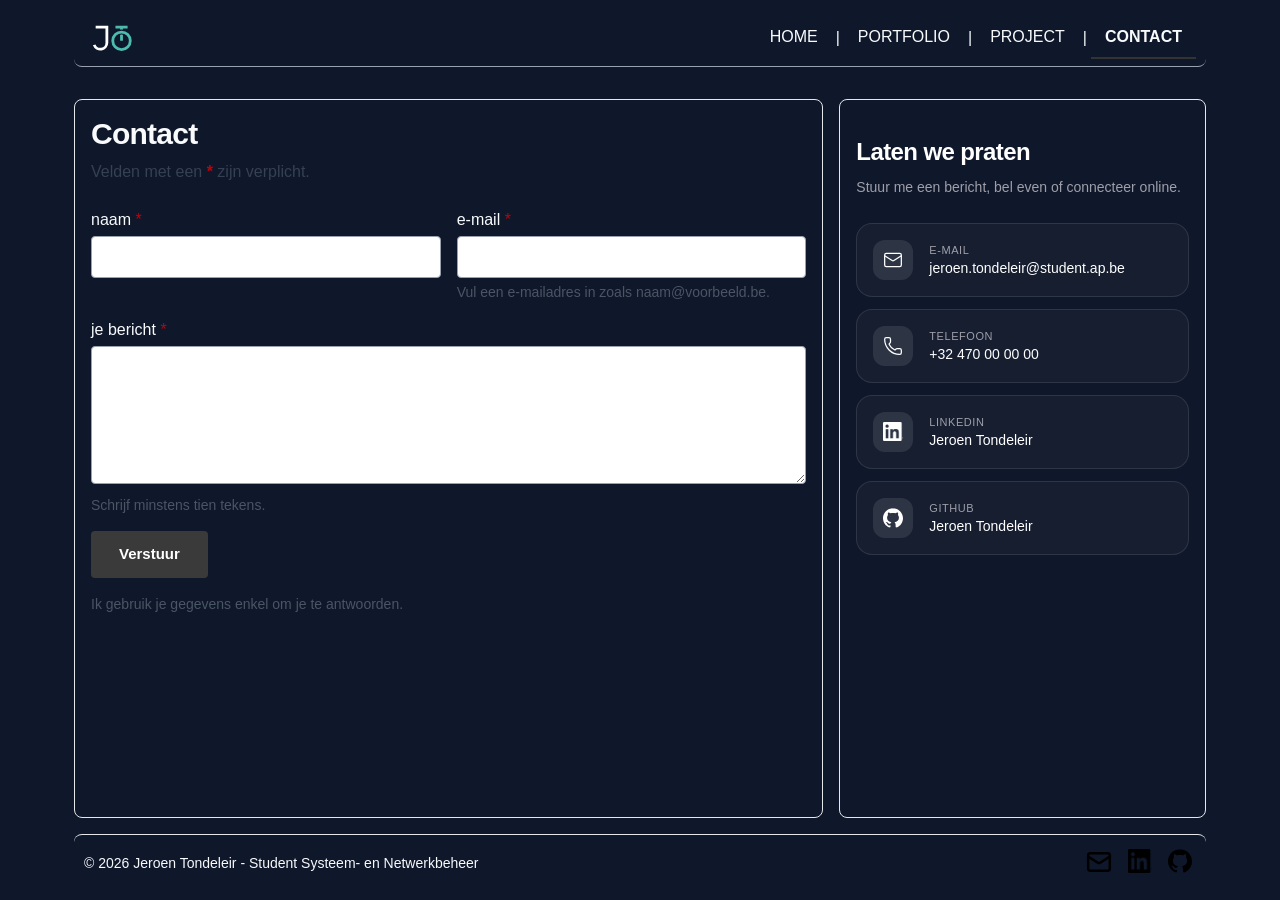
==== contact.html @ b8c1bf9b "Eerste versie van mijn portfolio" ====
<!DOCTYPE html>
<html lang="nl-BE">

<head>
    <meta charset="UTF-8">
    <meta name="viewport" content="width=device-width, initial-scale=1.0">
    <title>Contact</title>
    <link rel="stylesheet" href="css/tailwind.css">
    <link rel="stylesheet" href="css/style.css">
    <link rel="icon" type="image/x-icon" href="assets/images/logo/logo.svg">
</head>

<body>
    <div class="bg-(--color-background) max-w-6xl mx-auto p-2.5 flex min-h-dvh flex-col">
        
        <a href="#inhoud"
            class="sr-only focus:not-sr-only focus:absolute focus:left-2 focus:top-2 focus:rounded-lg focus:bg-gray-800 focus:text-white focus:px-4 focus:py-2 focus-visible:outline-2 focus-visible:outline-offset-2 focus-visible:outline-zinc-600">
            Ga naar de inhoud
        </a>

        <header class="flex flex-wrap border-b border-gray-400 mb-4 justify-between items-center rounded-lg pl-2.5">
            <a href="index.html" class="focus-visible:outline-2 focus-visible:outline-offset-2 focus-visible:outline-zinc-600">
                <img class="h-14 w-14" src="assets/images/logo/logo.svg" alt="Logo" width="600" height="600">
            </a>

            <input type="checkbox" id="menu-knop" class="peer sr-only">
            <label for="menu-knop" class="px-3 py-2 mr-2.5 cursor-pointer rounded-lg border border-gray-300 peer-focus-visible:outline-2 md:hidden peer-focus-visible:outline-offset-2 peer-focus-visible:outline-zinc-600"><svg xmlns="http://www.w3.org/2000/svg" width="24" height="24" viewBox="0 0 24 24" fill="none" stroke="currentColor" stroke-width="2" stroke-linecap="round" stroke-linejoin="round" class="lucide lucide-menu preview-icon"><path d="M4 5h16"/><path d="M4 12h16"/><path d="M4 19h16"/></svg></label>

            <nav aria-label="Hoofdmenu" class="hidden w-full peer-checked:block md:block md:w-auto">
                <ul class="flex flex-col md:flex-row md:items-center gap-x-1 gap-y-2 pr-2.5">
                    <li><a href="index.html" class="block px-3.5 py-2 border-b-2 border-transparent hover:bg-gray-100 hover:rounded uppercase focus-visible:outline-2 focus-visible:outline-offset-2 focus-visible:outline-zinc-600">Home</a></li>
                    <li aria-hidden="true" class="hidden md:block py-2">|</li>
                    <li><a href="portfolio.html" class="block px-3.5 py-2 border-b-2 border-transparent hover:bg-gray-100 hover:rounded uppercase focus-visible:outline-2 focus-visible:outline-offset-2 focus-visible:outline-zinc-600">Portfolio</a></li>
                    <li aria-hidden="true" class="hidden md:block py-2">|</li>
                    <li><a href="project.html" class="block px-3.5 py-2 border-b-2 border-transparent hover:bg-gray-100 hover:rounded uppercase focus-visible:outline-2 focus-visible:outline-offset-2 focus-visible:outline-zinc-600">Project</a></li>
                    <li aria-hidden="true" class="hidden md:block py-2">|</li>
                    <li><a href="contact.html" aria-current="page" class="block px-3.5 py-2 border-b-2 border-b-[#333] font-semibold hover:bg-gray-100 hover:rounded uppercase focus-visible:outline-2 focus-visible:outline-offset-2 focus-visible:outline-zinc-600">Contact</a></li>
                </ul>
            </nav>
        </header>

        <div class="grid grid-cols-1 lg:grid-cols-3 py-4 gap-4 grow">

            <main id="inhoud" class="border border-gray-200 p-4 rounded-lg lg:col-span-2">
                <h1 class="mb-2 text-3xl font-bold tracking-tight">Contact</h1>
                <p class="mb-6 text-gray-700">Velden met een <span class="font-semibold text-red-700">*</span> zijn verplicht.</p>

                <form action="#" method="get" class="grid gap-4 lg:grid-cols-2 max-w-3xl">
                    <div>
                        <label for="naam" class="block font-medium">naam <span class="text-red-700" aria-hidden="true">*</span></label>
                        <input type="text" id="naam" name="naam" autocomplete="name" required class="mt-1 w-full rounded border border-gray-400 bg-white px-3 py-2 focus-visible:outline-2 focus-visible:outline-offset-2 focus-visible:outline-zinc-600">
                    </div>

                    <div>
                        <label for="mail" class="block font-medium">e-mail <span class="text-red-700" aria-hidden="true">*</span></label>
                        <input type="email" id="mail" name="mail" autocomplete="email" pattern="[a-z0-9._%+\-]+@[a-z0-9.\-]+\.[a-z]{2,}$" required aria-describedby="mail-hulp mail-fout"
                            class="peer mt-1 w-full rounded border border-gray-400 bg-white px-3 py-2 user-invalid:border-red-700 focus-visible:outline-2 focus-visible:outline-offset-2 focus-visible:outline-zinc-600">
                        <p id="mail-hulp" class="mt-1 text-sm text-gray-600">Vul een e-mailadres in zoals naam@voorbeeld.be.</p>
                        <p id="mail-fout" class="mt-1 hidden text-sm font-semibold text-red-700 peer-user-invalid:block">Dit e-mailadres klopt niet. Vul het in zoals naam@voorbeeld.be.</p>
                    </div>

                    <div class="lg:col-span-2">
                        <label for="bericht" class="block font-medium">je bericht <span class="text-red-700"
                                aria-hidden="true">*</span></label>
                        <textarea id="bericht" name="bericht" rows="5" required minlength="10"
                            aria-describedby="bericht-hulp bericht-fout" class="peer mt-1 w-full rounded border border-gray-400 bg-white px-3 py-2 user-invalid:border-red-700 focus-visible:outline-2 focus-visible:outline-offset-2 focus-visible:outline-zinc-600"></textarea>
                        <p id="bericht-hulp" class="mt-1 text-sm text-gray-600">Schrijf minstens tien tekens.</p>
                        <p id="bericht-fout" class="mt-1 hidden text-sm font-semibold text-red-700 peer-user-invalid:block">Je bericht is te kort. Schrijf minstens tien tekens.</p>
                    </div>

                    <div class="lg:col-span-2">
                        <button type="submit" class="rounded bg-[#3A3A3A] text-[15px] px-7 py-3 font-semibold text-white hover:bg-black focus-visible:outline-2 focus-visible:outline-offset-2 focus-visible:outline-zinc-600">
                            Verstuur
                        </button>
                        <p class="mt-4 text-sm text-gray-600">Ik gebruik je gegevens enkel om je te antwoorden.</p>
                    </div>
                </form>
            </main>

            <aside class="border border-gray-200 p-4 rounded-lg bg-(--color-background) text-white">
                <h2 class="mt-5 text-2xl font-semibold tracking-tight">Laten we praten</h2>
                <p class="mt-2 text-sm leading-relaxed text-zinc-400">Stuur me een bericht, bel even of connecteer online.</p>
                <address class="mt-6 grid gap-3 not-italic md:max-lg:grid-cols-2">
                    
                    <a href="mailto:jeroen.tondeleir@student.ap.be"
                        class="group flex items-center gap-4 rounded-2xl border border-white/10 bg-white/3 p-4 hover:border-white/25 hover:bg-white/7 focus-visible:border-white focus-visible:bg-white/7">
                        <span
                            class="flex h-10 w-10 shrink-0 items-center justify-center rounded-xl bg-white/10 text-white transition-colors duration-200 group-hover:bg-white group-hover:text-zinc-950 group-focus-visible:bg-white group-focus-visible:text-zinc-950">
                            <svg xmlns="http://www.w3.org/2000/svg" viewBox="0 0 24 24" fill="none" stroke="currentColor"
                            stroke-width="1.5" stroke-linecap="round" stroke-linejoin="round" class="w-5 h-5"
                            aria-hidden="true">
                            <rect width="20" height="16" x="2" y="4" rx="2" />
                            <path d="m22 7-8.97 5.7a1.94 1.94 0 0 1-2.06 0L2 7" />
                        </svg>
                        </span>
                        <span class="min-w-0">
                            <span
                                class="block text-[11px] font-medium uppercase tracking-wider text-zinc-400">E-mail</span>
                            <span class="block break-all text-sm font-medium">jeroen.tondeleir@student.ap.be</span>
                        </span>
                    </a>
                    
                    <a href="tel:+32470000000"
                        class="group flex items-center gap-4 rounded-2xl border border-white/10 bg-white/3 p-4 transition duration-200 hover:border-white/25 hover:bg-white/7 focus-visible:border-white focus-visible:bg-white/7">
                        <span
                            class="flex h-10 w-10 shrink-0 items-center justify-center rounded-xl bg-white/10 text-white transition-colors duration-200 group-hover:bg-white group-hover:text-zinc-950 group-focus-visible:bg-white group-focus-visible:text-zinc-950">
                            <svg xmlns="http://www.w3.org/2000/svg" viewBox="0 0 24 24" fill="none" stroke="currentColor" stroke-width="1.5" stroke-linecap="round" stroke-linejoin="round" class="w-5 h-5" aria-hidden="true">
                            <path d="M13.832 16.568a1 1 0 0 0 1.213-.303l.355-.465A2 2 0 0 1 17 15h3a2 2 0 0 1 2 2v3a2 2 0 0 1-2 2A18 18 0 0 1 2 4a2 2 0 0 1 2-2h3a2 2 0 0 1 2 2v3a2 2 0 0 1-.8 1.6l-.468.351a1 1 0 0 0-.292 1.233 14 14 0 0 0 6.392 6.384"/>
                        </svg>
                        </span>
                        <span class="min-w-0">
                            <span class="block text-[11px] font-medium uppercase tracking-wider text-zinc-400">Telefoon</span>
                            <span class="block text-sm font-medium">+32 470 00 00 00</span>
                        </span>
                    </a>
                    <a href="https://www.linkedin.com/" target="_blank" rel="noopener"
                        class="group flex items-center gap-4 rounded-2xl border border-white/10 bg-white/3 p-4 transition duration-200 hover:border-white/25 hover:bg-white/7 focus-visible:border-white focus-visible:bg-white/7">
                        <span
                            class="flex h-10 w-10 items-center justify-center rounded-xl bg-white/10 text-white transition-colors duration-200 group-hover:bg-white group-hover:text-zinc-950 group-focus-visible:bg-white group-focus-visible:text-zinc-950">
                            <img src="assets/images/socialmedia/linkedin/lnwhite.png" alt="" class="w-5 h-5 object-contain group-hover:hidden group-focus-visible:hidden" width="840" height="779">
                            <img src="assets/images/socialmedia/linkedin/lnblack.png" alt="" class="w-5 h-5 object-contain hidden group-hover:block group-focus-visible:block" width="840" height="779">
                        </span>
                        <span>
                            <span class="block text-[11px] font-medium uppercase tracking-wider text-zinc-400">LinkedIn</span>
                            <span class="block break-all text-sm font-medium">Jeroen Tondeleir</span>
                        </span>
                    </a>
                    <a href="https://github.com/" target="_blank" rel="noopener" class="group flex items-center gap-4 rounded-2xl border border-white/10 bg-white/3 p-4 transition duration-200 hover:border-white/25 hover:bg-white/7 focus-visible:border-white focus-visible:bg-white/7">
                        <span class="flex h-10 w-10 shrink-0 items-center justify-center rounded-xl bg-white/10 transition-colors duration-200 group-hover:bg-white group-focus-visible:bg-white">
                            <svg xmlns="http://www.w3.org/2000/svg" viewBox="0 0 98 96" class="h-5 w-5 group-hover:hidden group-focus-visible:hidden" aria-hidden="true">
                                <g clip-path="url(#github-white)">
                                    <path
                                        d="M41.4395 69.3848C28.8066 67.8535 19.9062 58.7617 19.9062 46.9902C19.9062 42.2051 21.6289 37.0371 24.5 33.5918C23.2559 30.4336 23.4473 23.7344 24.8828 20.959C28.7109 20.4805 33.8789 22.4902 36.9414 25.2656C40.5781 24.1172 44.4062 23.543 49.0957 23.543C53.7852 23.543 57.6133 24.1172 61.0586 25.1699C64.0254 22.4902 69.2891 20.4805 73.1172 20.959C74.457 23.543 74.6484 30.2422 73.4043 33.4961C76.4668 37.1328 78.0937 42.0137 78.0937 46.9902C78.0937 58.7617 69.1934 67.6621 56.3691 69.2891C59.623 71.3945 61.8242 75.9883 61.8242 81.252L61.8242 91.2051C61.8242 94.0762 64.2168 95.7031 67.0879 94.5547C84.4102 87.9512 98 70.6289 98 49.1914C98 22.1074 75.9883 6.69539e-07 48.9043 4.309e-07C21.8203 1.92261e-07 -1.9479e-07 22.1074 -4.3343e-07 49.1914C-6.20631e-07 70.4375 13.4941 88.0469 31.6777 94.6504C34.2617 95.6074 36.75 93.8848 36.75 91.3008L36.75 83.6445C35.4102 84.2188 33.6875 84.6016 32.1562 84.6016C25.8398 84.6016 22.1074 81.1563 19.4277 74.7441C18.375 72.1602 17.2266 70.6289 15.0254 70.3418C13.877 70.2461 13.4941 69.7676 13.4941 69.1934C13.4941 68.0449 15.4082 67.1836 17.3223 67.1836C20.0977 67.1836 22.4902 68.9063 24.9785 72.4473C26.8926 75.2227 28.9023 76.4668 31.2949 76.4668C33.6875 76.4668 35.2187 75.6055 37.4199 73.4043C39.0469 71.7773 40.291 70.3418 41.4395 69.3848Z"
                                        fill="white" />
                                </g>
                                <defs>
                                    <clipPath id="github-white">
                                        <rect width="98" height="96" fill="white" />
                                    </clipPath>
                                </defs>
                            </svg>

                            <svg xmlns="http://www.w3.org/2000/svg" viewBox="0 0 98 96" class="h-5 w-5 hidden group-hover:block group-focus-visible:block" aria-hidden="true">
                                <g clip-path="url(#github-black)">
                                    <path
                                        d="M41.4395 69.3848C28.8066 67.8535 19.9062 58.7617 19.9062 46.9902C19.9062 42.2051 21.6289 37.0371 24.5 33.5918C23.2559 30.4336 23.4473 23.7344 24.8828 20.959C28.7109 20.4805 33.8789 22.4902 36.9414 25.2656C40.5781 24.1172 44.4062 23.543 49.0957 23.543C53.7852 23.543 57.6133 24.1172 61.0586 25.1699C64.0254 22.4902 69.2891 20.4805 73.1172 20.959C74.457 23.543 74.6484 30.2422 73.4043 33.4961C76.4668 37.1328 78.0937 42.0137 78.0937 46.9902C78.0937 58.7617 69.1934 67.6621 56.3691 69.2891C59.623 71.3945 61.8242 75.9883 61.8242 81.252L61.8242 91.2051C61.8242 94.0762 64.2168 95.7031 67.0879 94.5547C84.4102 87.9512 98 70.6289 98 49.1914C98 22.1074 75.9883 6.69539e-07 48.9043 4.309e-07C21.8203 1.92261e-07 -1.9479e-07 22.1074 -4.3343e-07 49.1914C-6.20631e-07 70.4375 13.4941 88.0469 31.6777 94.6504C34.2617 95.6074 36.75 93.8848 36.75 91.3008L36.75 83.6445C35.4102 84.2188 33.6875 84.6016 32.1562 84.6016C25.8398 84.6016 22.1074 81.1563 19.4277 74.7441C18.375 72.1602 17.2266 70.6289 15.0254 70.3418C13.877 70.2461 13.4941 69.7676 13.4941 69.1934C13.4941 68.0449 15.4082 67.1836 17.3223 67.1836C20.0977 67.1836 22.4902 68.9063 24.9785 72.4473C26.8926 75.2227 28.9023 76.4668 31.2949 76.4668C33.6875 76.4668 35.2187 75.6055 37.4199 73.4043C39.0469 71.7773 40.291 70.3418 41.4395 69.3848Z"
                                        fill="currentColor" />
                                </g>
                                <defs>
                                    <clipPath id="github-black">
                                        <rect width="98" height="96" fill="white" />
                                    </clipPath>
                                </defs>
                            </svg>
                        </span>

                        <span>
                            <span
                                class="block text-[11px] font-medium uppercase tracking-wider text-zinc-400">GitHub</span>
                            <span class="block break-all text-sm font-medium">Jeroen Tondeleir</span>
                        </span>
                    </a>
                </address>
            </aside>
        </div>

        <footer class="border-t border-gray-200 flex flex-col gap-4 text-sm sm:justify-between sm:items-center sm:flex-row rounded-lg p-2.5">
            <p>&copy; 2026 Jeroen Tondeleir - Student Systeem- en Netwerkbeheer</p>
            <ul class="flex flex-wrap gap-2">
                <li>
                    <a href="mailto:jeroen.tondeleir@student.ap.be" aria-label="E-mail" class="inline-flex rounded p-1 focus-visible:outline-2 focus-visible:outline-offset-2 focus-visible:outline-zinc-600">
                        <svg xmlns="http://www.w3.org/2000/svg" viewBox="0 0 24 24" fill="none" stroke="#000000" stroke-width="2.3" stroke-linecap="round" stroke-linejoin="round" class="w-6.5 h-6.5" aria-hidden="true">
                            <rect width="20" height="16" x="2" y="4" rx="2" />
                            <path d="m22 7-8.97 5.7a1.94 1.94 0 0 1-2.06 0L2 7" />
                        </svg>
                    </a>
                </li>
                <li>
                    <a href="https://www.linkedin.com/" aria-label="LinkedIn" class="inline-flex rounded p-1 focus-visible:outline-2 focus-visible:outline-offset-2 focus-visible:outline-zinc-600">
                        <img src="assets/images/socialmedia/linkedin/lnblack.png" alt="" class="w-6 h-6" width="840" height="779">
                    </a>
                </li>
                <li>
                    <a href="https://github.com/" aria-label="GitHub" class="inline-flex rounded p-1 focus-visible:outline-2 focus-visible:outline-offset-2 focus-visible:outline-zinc-600">
                        <svg xmlns="http://www.w3.org/2000/svg" viewBox="0 0 98 96" class="w-6 h-6" aria-hidden="true">
                            <g clip-path="url(#github-footer)">
                                <path
                                    d="M41.4395 69.3848C28.8066 67.8535 19.9062 58.7617 19.9062 46.9902C19.9062 42.2051 21.6289 37.0371 24.5 33.5918C23.2559 30.4336 23.4473 23.7344 24.8828 20.959C28.7109 20.4805 33.8789 22.4902 36.9414 25.2656C40.5781 24.1172 44.4062 23.543 49.0957 23.543C53.7852 23.543 57.6133 24.1172 61.0586 25.1699C64.0254 22.4902 69.2891 20.4805 73.1172 20.959C74.457 23.543 74.6484 30.2422 73.4043 33.4961C76.4668 37.1328 78.0937 42.0137 78.0937 46.9902C78.0937 58.7617 69.1934 67.6621 56.3691 69.2891C59.623 71.3945 61.8242 75.9883 61.8242 81.252L61.8242 91.2051C61.8242 94.0762 64.2168 95.7031 67.0879 94.5547C84.4102 87.9512 98 70.6289 98 49.1914C98 22.1074 75.9883 6.69539e-07 48.9043 4.309e-07C21.8203 1.92261e-07 -1.9479e-07 22.1074 -4.3343e-07 49.1914C-6.20631e-07 70.4375 13.4941 88.0469 31.6777 94.6504C34.2617 95.6074 36.75 93.8848 36.75 91.3008L36.75 83.6445C35.4102 84.2188 33.6875 84.6016 32.1562 84.6016C25.8398 84.6016 22.1074 81.1563 19.4277 74.7441C18.375 72.1602 17.2266 70.6289 15.0254 70.3418C13.877 70.2461 13.4941 69.7676 13.4941 69.1934C13.4941 68.0449 15.4082 67.1836 17.3223 67.1836C20.0977 67.1836 22.4902 68.9063 24.9785 72.4473C26.8926 75.2227 28.9023 76.4668 31.2949 76.4668C33.6875 76.4668 35.2187 75.6055 37.4199 73.4043C39.0469 71.7773 40.291 70.3418 41.4395 69.3848Z" fill="black" />
                            </g>
                            <defs>
                                <clipPath id="github-footer">
                                    <rect width="98" height="96" fill="white" />
                                </clipPath>
                            </defs>
                        </svg>
                    </a>
                </li>
            </ul>
        </footer>
    </div>
</body>

</html>
---- css/style.css ----
/* @import "tailwindcss"; */

html {
    scroll-behavior: smooth;
}

body {
    background-color: var(--color-background);
    color: var(--color-text-primary);
    font-family: var(--font-inter), sans-serif;
    -webkit-font-smoothing: antialiased;
}

/* comment */

:root {
    /* Backgrounds */
    --color-background: #0F172A;
    --color-background-secondary: #111E41;

    /* Accent colours */
    --color-accent: #4CBBAE;
    --color-accent-light: #5EEAD4;
    --color-accent-dark: #0D9488;

    /* Muted accent */
    --color-muted-accent: #8F9EB3;

    /* Typography */
    --color-text-primary: #F8FAFC;
    --color-text-secondary: #E2E8F0;
    --color-text-tertiary: #CBD5E1;
    --color-text-muted: #94A3B8;
    --color-text-subtle: #64748B;
}
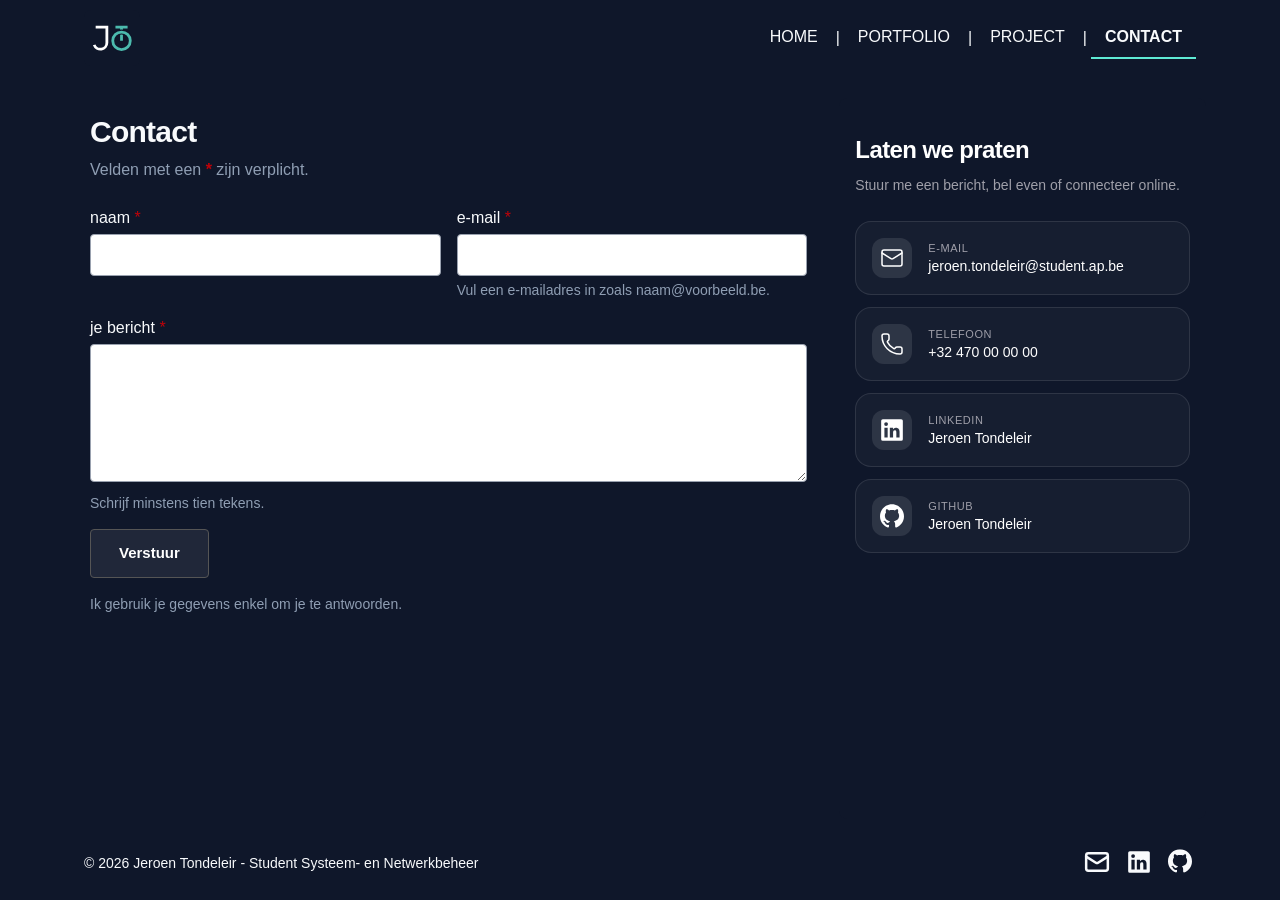
==== commit 26afb723: "Removed borders on all pages, fixed unreadable text when user was typing in contact form. Fixed unre" ====
--- a/contact.html
+++ b/contact.html
@@ -14,12 +14,12 @@
     <div class="bg-(--color-background) max-w-6xl mx-auto p-2.5 flex min-h-dvh flex-col">
         
         <a href="#inhoud"
-            class="sr-only focus:not-sr-only focus:absolute focus:left-2 focus:top-2 focus:rounded-lg focus:bg-gray-800 focus:text-white focus:px-4 focus:py-2 focus-visible:outline-2 focus-visible:outline-offset-2 focus-visible:outline-zinc-600">
+            class="sr-only focus:not-sr-only focus:absolute focus:left-2 focus:top-2 focus:rounded-lg focus:bg-(--color-background) focus:text-white focus:px-4 focus:py-2 focus-visible:outline-2 focus-visible:outline-offset-2 focus-visible:outline-(--color-accent-light)">
             Ga naar de inhoud
         </a>
 
-        <header class="flex flex-wrap border-b border-gray-400 mb-4 justify-between items-center rounded-lg pl-2.5">
-            <a href="index.html" class="focus-visible:outline-2 focus-visible:outline-offset-2 focus-visible:outline-zinc-600">
+        <header class="flex flex-wrap mb-4 justify-between items-center rounded-lg pl-2.5">
+            <a href="index.html" class="focus-visible:outline-2 focus-visible:outline-offset-2 focus-visible:outline-(--color-accent-light)">
                 <img class="h-14 w-14" src="assets/images/logo/logo.svg" alt="Logo" width="600" height="600">
             </a>
 
@@ -28,34 +28,34 @@
 
             <nav aria-label="Hoofdmenu" class="hidden w-full peer-checked:block md:block md:w-auto">
                 <ul class="flex flex-col md:flex-row md:items-center gap-x-1 gap-y-2 pr-2.5">
-                    <li><a href="index.html" class="block px-3.5 py-2 border-b-2 border-transparent hover:bg-gray-100 hover:rounded uppercase focus-visible:outline-2 focus-visible:outline-offset-2 focus-visible:outline-zinc-600">Home</a></li>
+                    <li><a href="index.html" class="block px-3.5 py-2 border-b-2 border-transparent hover:bg-white/10 hover:rounded uppercase focus-visible:outline-2 focus-visible:outline-offset-2 focus-visible:outline-(--color-accent-light) focus-visible:bg-white/10">Home</a></li>
                     <li aria-hidden="true" class="hidden md:block py-2">|</li>
-                    <li><a href="portfolio.html" class="block px-3.5 py-2 border-b-2 border-transparent hover:bg-gray-100 hover:rounded uppercase focus-visible:outline-2 focus-visible:outline-offset-2 focus-visible:outline-zinc-600">Portfolio</a></li>
+                    <li><a href="portfolio.html" class="block px-3.5 py-2 border-b-2 border-transparent hover:bg-white/10 hover:rounded uppercase focus-visible:outline-2 focus-visible:outline-offset-2 focus-visible:outline-(--color-accent-light) focus-visible:bg-white/10">Portfolio</a></li>
                     <li aria-hidden="true" class="hidden md:block py-2">|</li>
-                    <li><a href="project.html" class="block px-3.5 py-2 border-b-2 border-transparent hover:bg-gray-100 hover:rounded uppercase focus-visible:outline-2 focus-visible:outline-offset-2 focus-visible:outline-zinc-600">Project</a></li>
+                    <li><a href="project.html" class="block px-3.5 py-2 border-b-2 border-transparent hover:bg-white/10 hover:rounded uppercase focus-visible:outline-2 focus-visible:outline-offset-2 focus-visible:outline-(--color-accent-light) focus-visible:bg-white/10">Project</a></li>
                     <li aria-hidden="true" class="hidden md:block py-2">|</li>
-                    <li><a href="contact.html" aria-current="page" class="block px-3.5 py-2 border-b-2 border-b-[#333] font-semibold hover:bg-gray-100 hover:rounded uppercase focus-visible:outline-2 focus-visible:outline-offset-2 focus-visible:outline-zinc-600">Contact</a></li>
+                    <li><a href="contact.html" aria-current="page" class="block px-3.5 py-2 border-b-2 border-b-(--color-accent-light) font-semibold hover:bg-white/10 hover:rounded uppercase focus-visible:outline-2 focus-visible:outline-offset-2 focus-visible:outline-(--color-accent-light) focus-visible:bg-white/10">Contact</a></li>
                 </ul>
             </nav>
         </header>
 
         <div class="grid grid-cols-1 lg:grid-cols-3 py-4 gap-4 grow">
 
-            <main id="inhoud" class="border border-gray-200 p-4 rounded-lg lg:col-span-2">
+            <main id="inhoud" class="p-4 rounded-lg lg:col-span-2">
                 <h1 class="mb-2 text-3xl font-bold tracking-tight">Contact</h1>
-                <p class="mb-6 text-gray-700">Velden met een <span class="font-semibold text-red-700">*</span> zijn verplicht.</p>
+                <p class="mb-6 text-(--color-muted-accent)">Velden met een <span class="font-semibold text-red-700">*</span> zijn verplicht.</p>
 
-                <form action="#" method="get" class="grid gap-4 lg:grid-cols-2 max-w-3xl">
+                <form name="contact" method="post" data-netlify="true" class="grid gap-4 lg:grid-cols-2 max-w-3xl">
                     <div>
                         <label for="naam" class="block font-medium">naam <span class="text-red-700" aria-hidden="true">*</span></label>
-                        <input type="text" id="naam" name="naam" autocomplete="name" required class="mt-1 w-full rounded border border-gray-400 bg-white px-3 py-2 focus-visible:outline-2 focus-visible:outline-offset-2 focus-visible:outline-zinc-600">
+                        <input type="text" id="naam" name="naam" autocomplete="name" required class="mt-1 w-full rounded border border-gray-400 bg-white px-3 py-2 focus-visible:outline-2 focus-visible:outline-offset-2 focus-visible:outline-(--color-accent-light) text-black">
                     </div>
 
                     <div>
                         <label for="mail" class="block font-medium">e-mail <span class="text-red-700" aria-hidden="true">*</span></label>
                         <input type="email" id="mail" name="mail" autocomplete="email" pattern="[a-z0-9._%+\-]+@[a-z0-9.\-]+\.[a-z]{2,}$" required aria-describedby="mail-hulp mail-fout"
-                            class="peer mt-1 w-full rounded border border-gray-400 bg-white px-3 py-2 user-invalid:border-red-700 focus-visible:outline-2 focus-visible:outline-offset-2 focus-visible:outline-zinc-600">
-                        <p id="mail-hulp" class="mt-1 text-sm text-gray-600">Vul een e-mailadres in zoals naam@voorbeeld.be.</p>
+                            class="peer mt-1 w-full rounded border border-gray-400 bg-white px-3 py-2 user-invalid:border-red-700 focus-visible:outline-2 focus-visible:outline-offset-2 focus-visible:outline-(--color-accent-light) text-black">
+                        <p id="mail-hulp" class="mt-1 text-sm text-(--color-muted-accent)">Vul een e-mailadres in zoals naam@voorbeeld.be.</p>
                         <p id="mail-fout" class="mt-1 hidden text-sm font-semibold text-red-700 peer-user-invalid:block">Dit e-mailadres klopt niet. Vul het in zoals naam@voorbeeld.be.</p>
                     </div>
 
@@ -63,21 +63,21 @@
                         <label for="bericht" class="block font-medium">je bericht <span class="text-red-700"
                                 aria-hidden="true">*</span></label>
                         <textarea id="bericht" name="bericht" rows="5" required minlength="10"
-                            aria-describedby="bericht-hulp bericht-fout" class="peer mt-1 w-full rounded border border-gray-400 bg-white px-3 py-2 user-invalid:border-red-700 focus-visible:outline-2 focus-visible:outline-offset-2 focus-visible:outline-zinc-600"></textarea>
-                        <p id="bericht-hulp" class="mt-1 text-sm text-gray-600">Schrijf minstens tien tekens.</p>
+                            aria-describedby="bericht-hulp bericht-fout" class="peer mt-1 w-full rounded border border-gray-400 bg-white px-3 py-2 user-invalid:border-red-700 focus-visible:outline-2 focus-visible:outline-offset-2 focus-visible:outline-(--color-accent-light) text-black"></textarea>
+                        <p id="bericht-hulp" class="mt-1 text-sm text-(--color-muted-accent)">Schrijf minstens tien tekens.</p>
                         <p id="bericht-fout" class="mt-1 hidden text-sm font-semibold text-red-700 peer-user-invalid:block">Je bericht is te kort. Schrijf minstens tien tekens.</p>
                     </div>
 
                     <div class="lg:col-span-2">
-                        <button type="submit" class="rounded bg-[#3A3A3A] text-[15px] px-7 py-3 font-semibold text-white hover:bg-black focus-visible:outline-2 focus-visible:outline-offset-2 focus-visible:outline-zinc-600">
+                        <button type="submit" class="rounded bg-white/7 text-[15px] px-7 py-3 font-semibold border border-[#555555] text-white hover:bg-black focus-visible:outline-2 focus-visible:outline-offset-2 focus-visible:outline-(--color-accent-light) focus-visible:bg-black">
                             Verstuur
                         </button>
-                        <p class="mt-4 text-sm text-gray-600">Ik gebruik je gegevens enkel om je te antwoorden.</p>
+                        <p class="mt-4 text-sm text-(--color-muted-accent)">Ik gebruik je gegevens enkel om je te antwoorden.</p>
                     </div>
                 </form>
             </main>
 
-            <aside class="border border-gray-200 p-4 rounded-lg bg-(--color-background) text-white">
+            <aside class="p-4 rounded-lg bg-(--color-background) text-white">
                 <h2 class="mt-5 text-2xl font-semibold tracking-tight">Laten we praten</h2>
                 <p class="mt-2 text-sm leading-relaxed text-zinc-400">Stuur me een bericht, bel even of connecteer online.</p>
                 <address class="mt-6 grid gap-3 not-italic md:max-lg:grid-cols-2">
@@ -85,9 +85,9 @@
                     <a href="mailto:jeroen.tondeleir@student.ap.be"
                         class="group flex items-center gap-4 rounded-2xl border border-white/10 bg-white/3 p-4 hover:border-white/25 hover:bg-white/7 focus-visible:border-white focus-visible:bg-white/7">
                         <span
-                            class="flex h-10 w-10 shrink-0 items-center justify-center rounded-xl bg-white/10 text-white transition-colors duration-200 group-hover:bg-white group-hover:text-zinc-950 group-focus-visible:bg-white group-focus-visible:text-zinc-950">
+                            class="flex h-10 w-10 shrink-0 items-center justify-center rounded-xl bg-white/10 text-current transition-colors duration-200 group-hover:text-current group-focus-visible:text-current">
                             <svg xmlns="http://www.w3.org/2000/svg" viewBox="0 0 24 24" fill="none" stroke="currentColor"
-                            stroke-width="1.5" stroke-linecap="round" stroke-linejoin="round" class="w-5 h-5"
+                            stroke-width="1.5" stroke-linecap="round" stroke-linejoin="round" class="w-6 h-6"
                             aria-hidden="true">
                             <rect width="20" height="16" x="2" y="4" rx="2" />
                             <path d="m22 7-8.97 5.7a1.94 1.94 0 0 1-2.06 0L2 7" />
@@ -103,8 +103,8 @@
                     <a href="tel:+32470000000"
                         class="group flex items-center gap-4 rounded-2xl border border-white/10 bg-white/3 p-4 transition duration-200 hover:border-white/25 hover:bg-white/7 focus-visible:border-white focus-visible:bg-white/7">
                         <span
-                            class="flex h-10 w-10 shrink-0 items-center justify-center rounded-xl bg-white/10 text-white transition-colors duration-200 group-hover:bg-white group-hover:text-zinc-950 group-focus-visible:bg-white group-focus-visible:text-zinc-950">
-                            <svg xmlns="http://www.w3.org/2000/svg" viewBox="0 0 24 24" fill="none" stroke="currentColor" stroke-width="1.5" stroke-linecap="round" stroke-linejoin="round" class="w-5 h-5" aria-hidden="true">
+                            class="flex h-10 w-10 shrink-0 items-center justify-center rounded-xl bg-white/10 text-white transition-colors duration-200 group-hover:text-current group-focus-visible:text-current">
+                            <svg xmlns="http://www.w3.org/2000/svg" viewBox="0 0 24 24" fill="none" stroke="currentColor" stroke-width="1.5" stroke-linecap="round" stroke-linejoin="round" class="w-6 h-6" aria-hidden="true">
                             <path d="M13.832 16.568a1 1 0 0 0 1.213-.303l.355-.465A2 2 0 0 1 17 15h3a2 2 0 0 1 2 2v3a2 2 0 0 1-2 2A18 18 0 0 1 2 4a2 2 0 0 1 2-2h3a2 2 0 0 1 2 2v3a2 2 0 0 1-.8 1.6l-.468.351a1 1 0 0 0-.292 1.233 14 14 0 0 0 6.392 6.384"/>
                         </svg>
                         </span>
@@ -116,42 +116,30 @@
                     <a href="https://www.linkedin.com/" target="_blank" rel="noopener"
                         class="group flex items-center gap-4 rounded-2xl border border-white/10 bg-white/3 p-4 transition duration-200 hover:border-white/25 hover:bg-white/7 focus-visible:border-white focus-visible:bg-white/7">
                         <span
-                            class="flex h-10 w-10 items-center justify-center rounded-xl bg-white/10 text-white transition-colors duration-200 group-hover:bg-white group-hover:text-zinc-950 group-focus-visible:bg-white group-focus-visible:text-zinc-950">
-                            <img src="assets/images/socialmedia/linkedin/lnwhite.png" alt="" class="w-5 h-5 object-contain group-hover:hidden group-focus-visible:hidden" width="840" height="779">
-                            <img src="assets/images/socialmedia/linkedin/lnblack.png" alt="" class="w-5 h-5 object-contain hidden group-hover:block group-focus-visible:block" width="840" height="779">
+                            class="flex h-10 w-10 items-center justify-center rounded-xl bg-white/10 text-white transition-colors duration-200 group-hover:text-current group-focus-visible:text-current">
+                            <svg xmlns="http://www.w3.org/2000/svg" viewBox="0 0 24 24" fill="currentColor" class="h-6.5 w-6.5" aria-hidden="true">
+                                <path d="M20.5 2h-17A1.5 1.5 0 002 3.5v17A1.5 1.5 0 003.5 22h17a1.5 1.5 0 001.5-1.5v-17A1.5 1.5 0 0020.5 2zM8 19H5v-9h3zM6.5 8.25A1.75 1.75 0 118.3 6.5a1.78 1.78 0 01-1.8 1.75zM19 19h-3v-4.74c0-1.42-.6-1.93-1.38-1.93A1.74 1.74 0 0013 14.19a.66.66 0 000 .14V19h-3v-9h2.9v1.3a3.11 3.11 0 012.7-1.4c1.55 0 3.36.86 3.36 3.66z">
+                                </path>
+                            </svg>
                         </span>
                         <span>
                             <span class="block text-[11px] font-medium uppercase tracking-wider text-zinc-400">LinkedIn</span>
                             <span class="block break-all text-sm font-medium">Jeroen Tondeleir</span>
                         </span>
                     </a>
-                    <a href="https://github.com/" target="_blank" rel="noopener" class="group flex items-center gap-4 rounded-2xl border border-white/10 bg-white/3 p-4 transition duration-200 hover:border-white/25 hover:bg-white/7 focus-visible:border-white focus-visible:bg-white/7">
-                        <span class="flex h-10 w-10 shrink-0 items-center justify-center rounded-xl bg-white/10 transition-colors duration-200 group-hover:bg-white group-focus-visible:bg-white">
-                            <svg xmlns="http://www.w3.org/2000/svg" viewBox="0 0 98 96" class="h-5 w-5 group-hover:hidden group-focus-visible:hidden" aria-hidden="true">
-                                <g clip-path="url(#github-white)">
-                                    <path
-                                        d="M41.4395 69.3848C28.8066 67.8535 19.9062 58.7617 19.9062 46.9902C19.9062 42.2051 21.6289 37.0371 24.5 33.5918C23.2559 30.4336 23.4473 23.7344 24.8828 20.959C28.7109 20.4805 33.8789 22.4902 36.9414 25.2656C40.5781 24.1172 44.4062 23.543 49.0957 23.543C53.7852 23.543 57.6133 24.1172 61.0586 25.1699C64.0254 22.4902 69.2891 20.4805 73.1172 20.959C74.457 23.543 74.6484 30.2422 73.4043 33.4961C76.4668 37.1328 78.0937 42.0137 78.0937 46.9902C78.0937 58.7617 69.1934 67.6621 56.3691 69.2891C59.623 71.3945 61.8242 75.9883 61.8242 81.252L61.8242 91.2051C61.8242 94.0762 64.2168 95.7031 67.0879 94.5547C84.4102 87.9512 98 70.6289 98 49.1914C98 22.1074 75.9883 6.69539e-07 48.9043 4.309e-07C21.8203 1.92261e-07 -1.9479e-07 22.1074 -4.3343e-07 49.1914C-6.20631e-07 70.4375 13.4941 88.0469 31.6777 94.6504C34.2617 95.6074 36.75 93.8848 36.75 91.3008L36.75 83.6445C35.4102 84.2188 33.6875 84.6016 32.1562 84.6016C25.8398 84.6016 22.1074 81.1563 19.4277 74.7441C18.375 72.1602 17.2266 70.6289 15.0254 70.3418C13.877 70.2461 13.4941 69.7676 13.4941 69.1934C13.4941 68.0449 15.4082 67.1836 17.3223 67.1836C20.0977 67.1836 22.4902 68.9063 24.9785 72.4473C26.8926 75.2227 28.9023 76.4668 31.2949 76.4668C33.6875 76.4668 35.2187 75.6055 37.4199 73.4043C39.0469 71.7773 40.291 70.3418 41.4395 69.3848Z"
-                                        fill="white" />
-                                </g>
-                                <defs>
-                                    <clipPath id="github-white">
-                                        <rect width="98" height="96" fill="white" />
-                                    </clipPath>
-                                </defs>
-                            </svg>
-
-                            <svg xmlns="http://www.w3.org/2000/svg" viewBox="0 0 98 96" class="h-5 w-5 hidden group-hover:block group-focus-visible:block" aria-hidden="true">
-                                <g clip-path="url(#github-black)">
-                                    <path
-                                        d="M41.4395 69.3848C28.8066 67.8535 19.9062 58.7617 19.9062 46.9902C19.9062 42.2051 21.6289 37.0371 24.5 33.5918C23.2559 30.4336 23.4473 23.7344 24.8828 20.959C28.7109 20.4805 33.8789 22.4902 36.9414 25.2656C40.5781 24.1172 44.4062 23.543 49.0957 23.543C53.7852 23.543 57.6133 24.1172 61.0586 25.1699C64.0254 22.4902 69.2891 20.4805 73.1172 20.959C74.457 23.543 74.6484 30.2422 73.4043 33.4961C76.4668 37.1328 78.0937 42.0137 78.0937 46.9902C78.0937 58.7617 69.1934 67.6621 56.3691 69.2891C59.623 71.3945 61.8242 75.9883 61.8242 81.252L61.8242 91.2051C61.8242 94.0762 64.2168 95.7031 67.0879 94.5547C84.4102 87.9512 98 70.6289 98 49.1914C98 22.1074 75.9883 6.69539e-07 48.9043 4.309e-07C21.8203 1.92261e-07 -1.9479e-07 22.1074 -4.3343e-07 49.1914C-6.20631e-07 70.4375 13.4941 88.0469 31.6777 94.6504C34.2617 95.6074 36.75 93.8848 36.75 91.3008L36.75 83.6445C35.4102 84.2188 33.6875 84.6016 32.1562 84.6016C25.8398 84.6016 22.1074 81.1563 19.4277 74.7441C18.375 72.1602 17.2266 70.6289 15.0254 70.3418C13.877 70.2461 13.4941 69.7676 13.4941 69.1934C13.4941 68.0449 15.4082 67.1836 17.3223 67.1836C20.0977 67.1836 22.4902 68.9063 24.9785 72.4473C26.8926 75.2227 28.9023 76.4668 31.2949 76.4668C33.6875 76.4668 35.2187 75.6055 37.4199 73.4043C39.0469 71.7773 40.291 70.3418 41.4395 69.3848Z"
-                                        fill="currentColor" />
-                                </g>
-                                <defs>
-                                    <clipPath id="github-black">
-                                        <rect width="98" height="96" fill="white" />
-                                    </clipPath>
-                                </defs>
-                            </svg>
+                    <a href="https://github.com/tondeleir-jeroen" target="_blank" rel="noopener" class="group flex items-center gap-4 rounded-2xl border border-white/10 bg-white/3 p-4 transition duration-200 hover:border-white/25 hover:bg-white/7 focus-visible:border-white focus-visible:bg-white/7">
+                        <span class="flex h-10 w-10 shrink-0 items-center justify-center rounded-xl bg-white/10 transition-colors duration-200">
+                            <svg xmlns="http://www.w3.org/2000/svg" viewBox="0 0 98 96" class="w-6 h-6" aria-hidden="true">
+                            <g clip-path="url(#github-contact)">
+                                <path
+                                    d="M41.4395 69.3848C28.8066 67.8535 19.9062 58.7617 19.9062 46.9902C19.9062 42.2051 21.6289 37.0371 24.5 33.5918C23.2559 30.4336 23.4473 23.7344 24.8828 20.959C28.7109 20.4805 33.8789 22.4902 36.9414 25.2656C40.5781 24.1172 44.4062 23.543 49.0957 23.543C53.7852 23.543 57.6133 24.1172 61.0586 25.1699C64.0254 22.4902 69.2891 20.4805 73.1172 20.959C74.457 23.543 74.6484 30.2422 73.4043 33.4961C76.4668 37.1328 78.0937 42.0137 78.0937 46.9902C78.0937 58.7617 69.1934 67.6621 56.3691 69.2891C59.623 71.3945 61.8242 75.9883 61.8242 81.252L61.8242 91.2051C61.8242 94.0762 64.2168 95.7031 67.0879 94.5547C84.4102 87.9512 98 70.6289 98 49.1914C98 22.1074 75.9883 6.69539e-07 48.9043 4.309e-07C21.8203 1.92261e-07 -1.9479e-07 22.1074 -4.3343e-07 49.1914C-6.20631e-07 70.4375 13.4941 88.0469 31.6777 94.6504C34.2617 95.6074 36.75 93.8848 36.75 91.3008L36.75 83.6445C35.4102 84.2188 33.6875 84.6016 32.1562 84.6016C25.8398 84.6016 22.1074 81.1563 19.4277 74.7441C18.375 72.1602 17.2266 70.6289 15.0254 70.3418C13.877 70.2461 13.4941 69.7676 13.4941 69.1934C13.4941 68.0449 15.4082 67.1836 17.3223 67.1836C20.0977 67.1836 22.4902 68.9063 24.9785 72.4473C26.8926 75.2227 28.9023 76.4668 31.2949 76.4668C33.6875 76.4668 35.2187 75.6055 37.4199 73.4043C39.0469 71.7773 40.291 70.3418 41.4395 69.3848Z" fill="currentColor" />
+                            </g>
+                            <defs>
+                                <clipPath id="github-footer">
+                                    <rect width="98" height="96" fill="white" />
+                                </clipPath>
+                            </defs>
+                        </svg>
                         </span>
 
                         <span>
@@ -164,28 +152,31 @@
             </aside>
         </div>
 
-        <footer class="border-t border-gray-200 flex flex-col gap-4 text-sm sm:justify-between sm:items-center sm:flex-row rounded-lg p-2.5">
+        <footer class="flex flex-col gap-4 text-sm sm:justify-between sm:items-center sm:flex-row rounded-lg p-2.5">
             <p>&copy; 2026 Jeroen Tondeleir - Student Systeem- en Netwerkbeheer</p>
             <ul class="flex flex-wrap gap-2">
                 <li>
-                    <a href="mailto:jeroen.tondeleir@student.ap.be" aria-label="E-mail" class="inline-flex rounded p-1 focus-visible:outline-2 focus-visible:outline-offset-2 focus-visible:outline-zinc-600">
-                        <svg xmlns="http://www.w3.org/2000/svg" viewBox="0 0 24 24" fill="none" stroke="#000000" stroke-width="2.3" stroke-linecap="round" stroke-linejoin="round" class="w-6.5 h-6.5" aria-hidden="true">
+                    <a href="mailto:jeroen.tondeleir@student.ap.be" aria-label="E-mail" class="inline-flex rounded p-1 focus-visible:outline-2 focus-visible:outline-offset-2 focus-visible:outline-(--color-accent-light)">
+                        <svg xmlns="http://www.w3.org/2000/svg" viewBox="0 0 24 24" fill="none" stroke="currentColor" stroke-width="2.3" stroke-linecap="round" stroke-linejoin="round" class="w-6.5 h-6.5" aria-hidden="true">
                             <rect width="20" height="16" x="2" y="4" rx="2" />
                             <path d="m22 7-8.97 5.7a1.94 1.94 0 0 1-2.06 0L2 7" />
                         </svg>
                     </a>
                 </li>
                 <li>
-                    <a href="https://www.linkedin.com/" aria-label="LinkedIn" class="inline-flex rounded p-1 focus-visible:outline-2 focus-visible:outline-offset-2 focus-visible:outline-zinc-600">
-                        <img src="assets/images/socialmedia/linkedin/lnblack.png" alt="" class="w-6 h-6" width="840" height="779">
+                    <a href="https://www.linkedin.com/" aria-label="LinkedIn" class="inline-flex rounded p-1 focus-visible:outline-2 focus-visible:outline-offset-2 focus-visible:outline-(--color-accent-light)">
+                        <svg xmlns="http://www.w3.org/2000/svg" viewBox="0 0 24 24" fill="currentColor" class="h-6.5 w-6.5" aria-hidden="true">
+                            <path d="M20.5 2h-17A1.5 1.5 0 002 3.5v17A1.5 1.5 0 003.5 22h17a1.5 1.5 0 001.5-1.5v-17A1.5 1.5 0 0020.5 2zM8 19H5v-9h3zM6.5 8.25A1.75 1.75 0 118.3 6.5a1.78 1.78 0 01-1.8 1.75zM19 19h-3v-4.74c0-1.42-.6-1.93-1.38-1.93A1.74 1.74 0 0013 14.19a.66.66 0 000 .14V19h-3v-9h2.9v1.3a3.11 3.11 0 012.7-1.4c1.55 0 3.36.86 3.36 3.66z">
+                            </path>
+                        </svg>
                     </a>
                 </li>
                 <li>
-                    <a href="https://github.com/" aria-label="GitHub" class="inline-flex rounded p-1 focus-visible:outline-2 focus-visible:outline-offset-2 focus-visible:outline-zinc-600">
+                    <a href="https://github.com/tondeleir-jeroen" aria-label="GitHub" class="inline-flex rounded p-1 focus-visible:outline-2 focus-visible:outline-offset-2 focus-visible:outline-(--color-accent-light)">
                         <svg xmlns="http://www.w3.org/2000/svg" viewBox="0 0 98 96" class="w-6 h-6" aria-hidden="true">
                             <g clip-path="url(#github-footer)">
                                 <path
-                                    d="M41.4395 69.3848C28.8066 67.8535 19.9062 58.7617 19.9062 46.9902C19.9062 42.2051 21.6289 37.0371 24.5 33.5918C23.2559 30.4336 23.4473 23.7344 24.8828 20.959C28.7109 20.4805 33.8789 22.4902 36.9414 25.2656C40.5781 24.1172 44.4062 23.543 49.0957 23.543C53.7852 23.543 57.6133 24.1172 61.0586 25.1699C64.0254 22.4902 69.2891 20.4805 73.1172 20.959C74.457 23.543 74.6484 30.2422 73.4043 33.4961C76.4668 37.1328 78.0937 42.0137 78.0937 46.9902C78.0937 58.7617 69.1934 67.6621 56.3691 69.2891C59.623 71.3945 61.8242 75.9883 61.8242 81.252L61.8242 91.2051C61.8242 94.0762 64.2168 95.7031 67.0879 94.5547C84.4102 87.9512 98 70.6289 98 49.1914C98 22.1074 75.9883 6.69539e-07 48.9043 4.309e-07C21.8203 1.92261e-07 -1.9479e-07 22.1074 -4.3343e-07 49.1914C-6.20631e-07 70.4375 13.4941 88.0469 31.6777 94.6504C34.2617 95.6074 36.75 93.8848 36.75 91.3008L36.75 83.6445C35.4102 84.2188 33.6875 84.6016 32.1562 84.6016C25.8398 84.6016 22.1074 81.1563 19.4277 74.7441C18.375 72.1602 17.2266 70.6289 15.0254 70.3418C13.877 70.2461 13.4941 69.7676 13.4941 69.1934C13.4941 68.0449 15.4082 67.1836 17.3223 67.1836C20.0977 67.1836 22.4902 68.9063 24.9785 72.4473C26.8926 75.2227 28.9023 76.4668 31.2949 76.4668C33.6875 76.4668 35.2187 75.6055 37.4199 73.4043C39.0469 71.7773 40.291 70.3418 41.4395 69.3848Z" fill="black" />
+                                    d="M41.4395 69.3848C28.8066 67.8535 19.9062 58.7617 19.9062 46.9902C19.9062 42.2051 21.6289 37.0371 24.5 33.5918C23.2559 30.4336 23.4473 23.7344 24.8828 20.959C28.7109 20.4805 33.8789 22.4902 36.9414 25.2656C40.5781 24.1172 44.4062 23.543 49.0957 23.543C53.7852 23.543 57.6133 24.1172 61.0586 25.1699C64.0254 22.4902 69.2891 20.4805 73.1172 20.959C74.457 23.543 74.6484 30.2422 73.4043 33.4961C76.4668 37.1328 78.0937 42.0137 78.0937 46.9902C78.0937 58.7617 69.1934 67.6621 56.3691 69.2891C59.623 71.3945 61.8242 75.9883 61.8242 81.252L61.8242 91.2051C61.8242 94.0762 64.2168 95.7031 67.0879 94.5547C84.4102 87.9512 98 70.6289 98 49.1914C98 22.1074 75.9883 6.69539e-07 48.9043 4.309e-07C21.8203 1.92261e-07 -1.9479e-07 22.1074 -4.3343e-07 49.1914C-6.20631e-07 70.4375 13.4941 88.0469 31.6777 94.6504C34.2617 95.6074 36.75 93.8848 36.75 91.3008L36.75 83.6445C35.4102 84.2188 33.6875 84.6016 32.1562 84.6016C25.8398 84.6016 22.1074 81.1563 19.4277 74.7441C18.375 72.1602 17.2266 70.6289 15.0254 70.3418C13.877 70.2461 13.4941 69.7676 13.4941 69.1934C13.4941 68.0449 15.4082 67.1836 17.3223 67.1836C20.0977 67.1836 22.4902 68.9063 24.9785 72.4473C26.8926 75.2227 28.9023 76.4668 31.2949 76.4668C33.6875 76.4668 35.2187 75.6055 37.4199 73.4043C39.0469 71.7773 40.291 70.3418 41.4395 69.3848Z" fill="currentColor" />
                             </g>
                             <defs>
                                 <clipPath id="github-footer">
--- a/css/style.css
+++ b/css/style.css
@@ -33,3 +33,15 @@
     --color-text-muted: #94A3B8;
     --color-text-subtle: #64748B;
 }
+
+a {
+    transition: color 0.2s ease;
+}
+
+a:hover {
+    color: var(--color-accent-light);
+}
+
+a:focus-visible {
+    color: var(--color-accent-light);
+}
